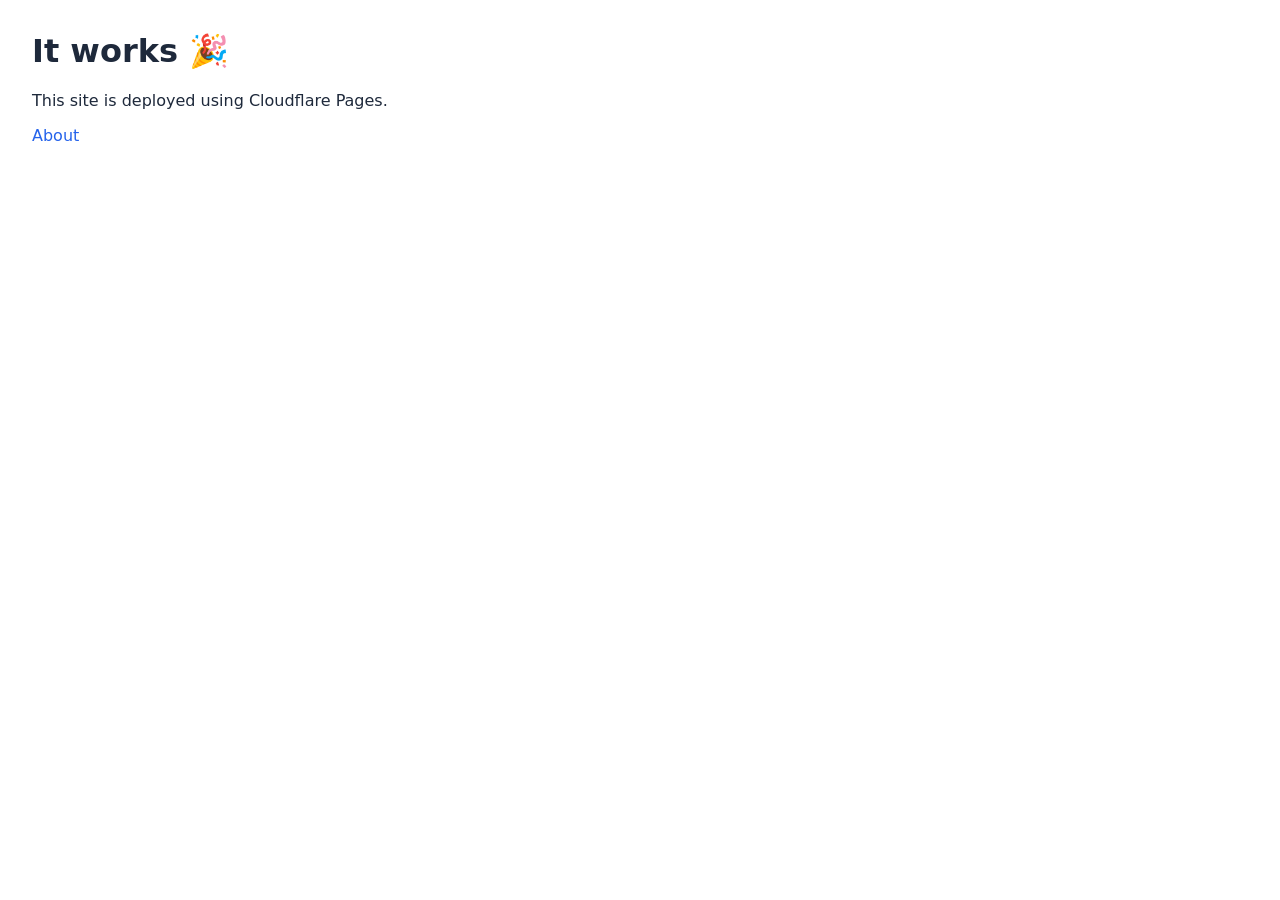
==== index.html @ 501de2d4 "Initial commit" ====
<!doctype html>
<html>
  <head>
    <meta charset="utf-8" />
    <meta name="viewport" content="width=device-width, initial-scale=1" />
    <meta name="color-scheme" content="light dark" />
    <title>Home</title>
    <link rel="icon" href="/assets/favicon.svg" type="image/svg+xml">
    <link rel="stylesheet" href="/assets/css/styles.css">
    <script defer src="/assets/js/main.js"></script>
  </head>
  <body>
    <h1>It works 🎉</h1>
    <p>This site is deployed using Cloudflare Pages.</p>
    <p><a href="/about/">About</a></p>
  </body>
</html>
---- assets/css/styles.css ----
:root {
  color-scheme: light dark;
  --color-bg: #ffffff;
  --color-text: #1e293b;
  --color-muted: #64748b;
  --color-accent: #2563eb;
  --color-border: #e2e8f0;
}

@media (prefers-color-scheme: dark) {
  :root {
    --color-bg: #0f172a;
    --color-text: #e2e8f0;
    --color-muted: #94a3b8;
    --color-accent: #60a5fa;
    --color-border: #1e293b;
  }
}

body {
  font-family: system-ui, sans-serif;
  margin: 2rem;
  background-color: var(--color-bg);
  color: var(--color-text);
}

a {
  text-decoration: none;
  color: var(--color-accent);
}
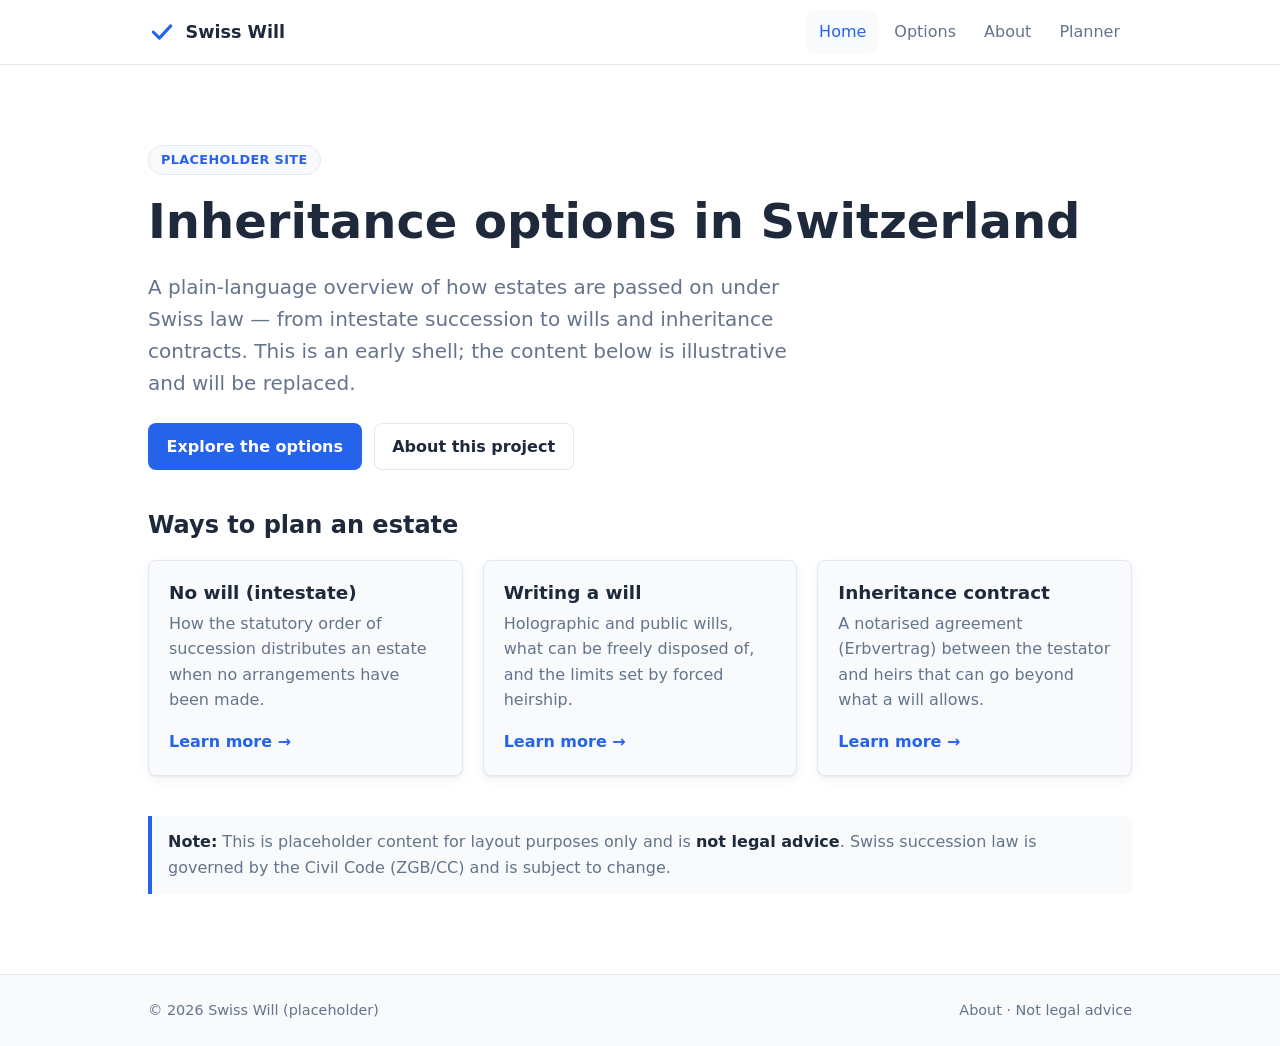
==== commit dc23332d: "Integrated planner" ====
--- a/index.html
+++ b/index.html
@@ -1,17 +1,109 @@
 <!doctype html>
-<html>
+<html lang="en">
   <head>
     <meta charset="utf-8" />
     <meta name="viewport" content="width=device-width, initial-scale=1" />
     <meta name="color-scheme" content="light dark" />
-    <title>Home</title>
-    <link rel="icon" href="/assets/favicon.svg" type="image/svg+xml">
-    <link rel="stylesheet" href="/assets/css/styles.css">
+    <title>Swiss Will — Inheritance options in Switzerland</title>
+    <meta
+      name="description"
+      content="A placeholder site describing the options for inheritance and estate planning in Switzerland."
+    />
+    <link rel="icon" href="/assets/favicon.svg" type="image/svg+xml" />
+    <link rel="stylesheet" href="/assets/css/styles.css" />
     <script defer src="/assets/js/main.js"></script>
   </head>
-  <body>
-    <h1>It works 🎉</h1>
-    <p>This site is deployed using Cloudflare Pages.</p>
-    <p><a href="/about/">About</a></p>
+  <body data-page="home">
+    <a class="skip-link" href="#main">Skip to content</a>
+
+    <header class="site-header">
+      <div class="container">
+        <a class="brand" href="/">
+          <img src="/assets/favicon.svg" alt="" />
+          <span>Swiss Will</span>
+        </a>
+        <button
+          class="nav-toggle"
+          type="button"
+          aria-expanded="false"
+          aria-controls="primary-nav"
+        >
+          Menu
+        </button>
+        <nav class="site-nav" id="primary-nav" aria-label="Primary">
+          <ul>
+            <li><a data-nav="home" href="/">Home</a></li>
+            <li><a data-nav="options" href="/options/">Options</a></li>
+            <li><a data-nav="about" href="/about/">About</a></li>
+            <li><a data-nav="planner" href="/planner/">Planner</a></li>
+          </ul>
+        </nav>
+      </div>
+    </header>
+
+    <main id="main">
+      <div class="container">
+        <section class="hero">
+          <span class="badge">Placeholder site</span>
+          <h1>Inheritance options in Switzerland</h1>
+          <p class="lead">
+            A plain-language overview of how estates are passed on under Swiss
+            law — from intestate succession to wills and inheritance contracts.
+            This is an early shell; the content below is illustrative and will be
+            replaced.
+          </p>
+          <div class="btn-row">
+            <a class="btn btn-primary" href="/options/">Explore the options</a>
+            <a class="btn btn-secondary" href="/about/">About this project</a>
+          </div>
+        </section>
+
+        <section aria-labelledby="options-heading">
+          <h2 id="options-heading">Ways to plan an estate</h2>
+          <ul class="card-grid">
+            <li class="card">
+              <h3>No will (intestate)</h3>
+              <p>
+                How the statutory order of succession distributes an estate when
+                no arrangements have been made.
+              </p>
+              <a href="/options/intestate/">Learn more &rarr;</a>
+            </li>
+            <li class="card">
+              <h3>Writing a will</h3>
+              <p>
+                Holographic and public wills, what can be freely disposed of,
+                and the limits set by forced heirship.
+              </p>
+              <a href="/options/will/">Learn more &rarr;</a>
+            </li>
+            <li class="card">
+              <h3>Inheritance contract</h3>
+              <p>
+                A notarised agreement (Erbvertrag) between the testator and heirs
+                that can go beyond what a will allows.
+              </p>
+              <a href="/options/inheritance-contract/">Learn more &rarr;</a>
+            </li>
+          </ul>
+        </section>
+
+        <section>
+          <p class="note">
+            <strong>Note:</strong> This is placeholder content for layout
+            purposes only and is <strong>not legal advice</strong>. Swiss
+            succession law is governed by the Civil Code (ZGB/CC) and is subject
+            to change.
+          </p>
+        </section>
+      </div>
+    </main>
+
+    <footer class="site-footer">
+      <div class="container">
+        <span>&copy; <span data-year>2026</span> Swiss Will (placeholder)</span>
+        <span><a href="/about/">About</a> &middot; Not legal advice</span>
+      </div>
+    </footer>
   </body>
 </html>
--- a/assets/css/styles.css
+++ b/assets/css/styles.css
@@ -1,30 +1,390 @@
+/* ==========================================================================
+   Swiss Will — placeholder site stylesheet
+   No framework. Plain CSS with custom properties and light/dark support.
+   ========================================================================== */
+
+/* --- Design tokens ------------------------------------------------------- */
 :root {
   color-scheme: light dark;
+
   --color-bg: #ffffff;
+  --color-surface: #f8fafc;
   --color-text: #1e293b;
   --color-muted: #64748b;
   --color-accent: #2563eb;
+  --color-accent-contrast: #ffffff;
   --color-border: #e2e8f0;
+
+  --max-width: 64rem;
+  --radius: 0.5rem;
+  --space: 1rem;
+  --shadow: 0 1px 2px rgba(15, 23, 42, 0.06), 0 4px 12px rgba(15, 23, 42, 0.05);
+
+  --font-sans: system-ui, -apple-system, "Segoe UI", Roboto, Helvetica, Arial,
+    sans-serif;
 }
 
 @media (prefers-color-scheme: dark) {
   :root {
     --color-bg: #0f172a;
+    --color-surface: #1e293b;
     --color-text: #e2e8f0;
     --color-muted: #94a3b8;
     --color-accent: #60a5fa;
+    --color-accent-contrast: #0f172a;
     --color-border: #1e293b;
-  }
+    --shadow: 0 1px 2px rgba(0, 0, 0, 0.3), 0 4px 12px rgba(0, 0, 0, 0.35);
+  }
+}
+
+/* --- Base ---------------------------------------------------------------- */
+*,
+*::before,
+*::after {
+  box-sizing: border-box;
+}
+
+html {
+  scroll-behavior: smooth;
 }
 
 body {
-  font-family: system-ui, sans-serif;
-  margin: 2rem;
+  margin: 0;
+  font-family: var(--font-sans);
+  line-height: 1.6;
   background-color: var(--color-bg);
   color: var(--color-text);
+  -webkit-font-smoothing: antialiased;
+  display: flex;
+  flex-direction: column;
+  min-height: 100vh;
+}
+
+h1,
+h2,
+h3 {
+  line-height: 1.25;
+  font-weight: 700;
 }
 
 a {
-  text-decoration: none;
   color: var(--color-accent);
-}
+  text-decoration: none;
+}
+
+a:hover,
+a:focus-visible {
+  text-decoration: underline;
+}
+
+:focus-visible {
+  outline: 2px solid var(--color-accent);
+  outline-offset: 2px;
+  border-radius: 2px;
+}
+
+img {
+  max-width: 100%;
+  height: auto;
+}
+
+/* Visually-hidden but accessible */
+.visually-hidden {
+  position: absolute;
+  width: 1px;
+  height: 1px;
+  padding: 0;
+  margin: -1px;
+  overflow: hidden;
+  clip: rect(0, 0, 0, 0);
+  white-space: nowrap;
+  border: 0;
+}
+
+.skip-link {
+  position: absolute;
+  left: 0.5rem;
+  top: -3rem;
+  background: var(--color-accent);
+  color: var(--color-accent-contrast);
+  padding: 0.5rem 0.75rem;
+  border-radius: var(--radius);
+  transition: top 0.15s ease;
+  z-index: 100;
+}
+
+.skip-link:focus {
+  top: 0.5rem;
+}
+
+/* --- Layout containers --------------------------------------------------- */
+.container {
+  width: 100%;
+  max-width: var(--max-width);
+  margin-inline: auto;
+  padding-inline: 1.25rem;
+}
+
+main {
+  flex: 1 0 auto;
+  padding-block: 2.5rem;
+}
+
+section {
+  margin-block: 2.5rem;
+}
+
+.lead {
+  font-size: 1.15rem;
+  color: var(--color-muted);
+  max-width: 42rem;
+}
+
+/* --- Site header / navigation ------------------------------------------- */
+.site-header {
+  border-bottom: 1px solid var(--color-border);
+  background-color: var(--color-bg);
+  position: sticky;
+  top: 0;
+  z-index: 50;
+}
+
+.site-header .container {
+  display: flex;
+  align-items: center;
+  justify-content: space-between;
+  gap: 1rem;
+  min-height: 4rem;
+}
+
+.brand {
+  display: inline-flex;
+  align-items: center;
+  gap: 0.6rem;
+  font-weight: 700;
+  font-size: 1.1rem;
+  color: var(--color-text);
+}
+
+.brand:hover,
+.brand:focus-visible {
+  text-decoration: none;
+}
+
+.brand img {
+  width: 1.75rem;
+  height: 1.75rem;
+}
+
+.nav-toggle {
+  display: none;
+  background: none;
+  border: 1px solid var(--color-border);
+  border-radius: var(--radius);
+  padding: 0.4rem 0.6rem;
+  color: var(--color-text);
+  cursor: pointer;
+  font-size: 1rem;
+}
+
+.site-nav ul {
+  list-style: none;
+  display: flex;
+  gap: 0.25rem;
+  margin: 0;
+  padding: 0;
+}
+
+.site-nav a {
+  display: block;
+  padding: 0.5rem 0.75rem;
+  border-radius: var(--radius);
+  color: var(--color-muted);
+  font-weight: 500;
+}
+
+.site-nav a:hover,
+.site-nav a:focus-visible {
+  color: var(--color-text);
+  background-color: var(--color-surface);
+  text-decoration: none;
+}
+
+.site-nav a[aria-current="page"] {
+  color: var(--color-accent);
+  background-color: var(--color-surface);
+}
+
+/* --- Hero ---------------------------------------------------------------- */
+.hero h1 {
+  font-size: clamp(2rem, 5vw, 3rem);
+  margin: 0 0 0.75rem;
+}
+
+.hero .lead {
+  font-size: 1.25rem;
+}
+
+.badge {
+  display: inline-block;
+  font-size: 0.8rem;
+  font-weight: 600;
+  letter-spacing: 0.03em;
+  text-transform: uppercase;
+  color: var(--color-accent);
+  background-color: var(--color-surface);
+  border: 1px solid var(--color-border);
+  border-radius: 999px;
+  padding: 0.25rem 0.75rem;
+  margin-bottom: 1rem;
+}
+
+/* --- Buttons ------------------------------------------------------------- */
+.btn {
+  display: inline-block;
+  padding: 0.6rem 1.1rem;
+  border-radius: var(--radius);
+  font-weight: 600;
+  border: 1px solid transparent;
+  cursor: pointer;
+}
+
+.btn-primary {
+  background-color: var(--color-accent);
+  color: var(--color-accent-contrast);
+}
+
+.btn-primary:hover,
+.btn-primary:focus-visible {
+  text-decoration: none;
+  filter: brightness(1.05);
+}
+
+.btn-secondary {
+  background-color: transparent;
+  border-color: var(--color-border);
+  color: var(--color-text);
+}
+
+.btn-secondary:hover,
+.btn-secondary:focus-visible {
+  text-decoration: none;
+  background-color: var(--color-surface);
+}
+
+.btn-row {
+  display: flex;
+  flex-wrap: wrap;
+  gap: 0.75rem;
+  margin-top: 1.5rem;
+}
+
+/* --- Cards / grid -------------------------------------------------------- */
+.card-grid {
+  display: grid;
+  gap: 1.25rem;
+  grid-template-columns: repeat(auto-fit, minmax(15rem, 1fr));
+  padding: 0;
+  margin: 0;
+  list-style: none;
+}
+
+.card {
+  display: flex;
+  flex-direction: column;
+  background-color: var(--color-surface);
+  border: 1px solid var(--color-border);
+  border-radius: var(--radius);
+  padding: 1.25rem;
+  box-shadow: var(--shadow);
+  transition: transform 0.12s ease, box-shadow 0.12s ease;
+}
+
+.card:hover {
+  transform: translateY(-2px);
+}
+
+.card h3 {
+  margin: 0 0 0.4rem;
+  font-size: 1.15rem;
+}
+
+.card p {
+  margin: 0 0 1rem;
+  color: var(--color-muted);
+  flex: 1;
+}
+
+.card a {
+  font-weight: 600;
+}
+
+/* --- Callout / placeholder note ----------------------------------------- */
+.note {
+  border-left: 4px solid var(--color-accent);
+  background-color: var(--color-surface);
+  padding: 0.85rem 1rem;
+  border-radius: 0 var(--radius) var(--radius) 0;
+  color: var(--color-muted);
+}
+
+.note strong {
+  color: var(--color-text);
+}
+
+/* --- Site footer --------------------------------------------------------- */
+.site-footer {
+  flex-shrink: 0;
+  border-top: 1px solid var(--color-border);
+  background-color: var(--color-surface);
+  color: var(--color-muted);
+  font-size: 0.9rem;
+}
+
+.site-footer .container {
+  display: flex;
+  flex-wrap: wrap;
+  gap: 0.5rem 1.5rem;
+  justify-content: space-between;
+  align-items: center;
+  padding-block: 1.5rem;
+}
+
+.site-footer a {
+  color: var(--color-muted);
+}
+
+.site-footer a:hover {
+  color: var(--color-text);
+}
+
+/* --- Responsive nav ------------------------------------------------------ */
+@media (max-width: 40rem) {
+  .nav-toggle {
+    display: inline-block;
+  }
+
+  .site-nav {
+    position: absolute;
+    top: 4rem;
+    left: 0;
+    right: 0;
+    background-color: var(--color-bg);
+    border-bottom: 1px solid var(--color-border);
+    display: none;
+  }
+
+  .site-nav.is-open {
+    display: block;
+  }
+
+  .site-nav ul {
+    flex-direction: column;
+    padding: 0.5rem 1.25rem 1rem;
+    gap: 0.1rem;
+  }
+
+  .site-nav a {
+    padding: 0.7rem 0.75rem;
+  }
+}
